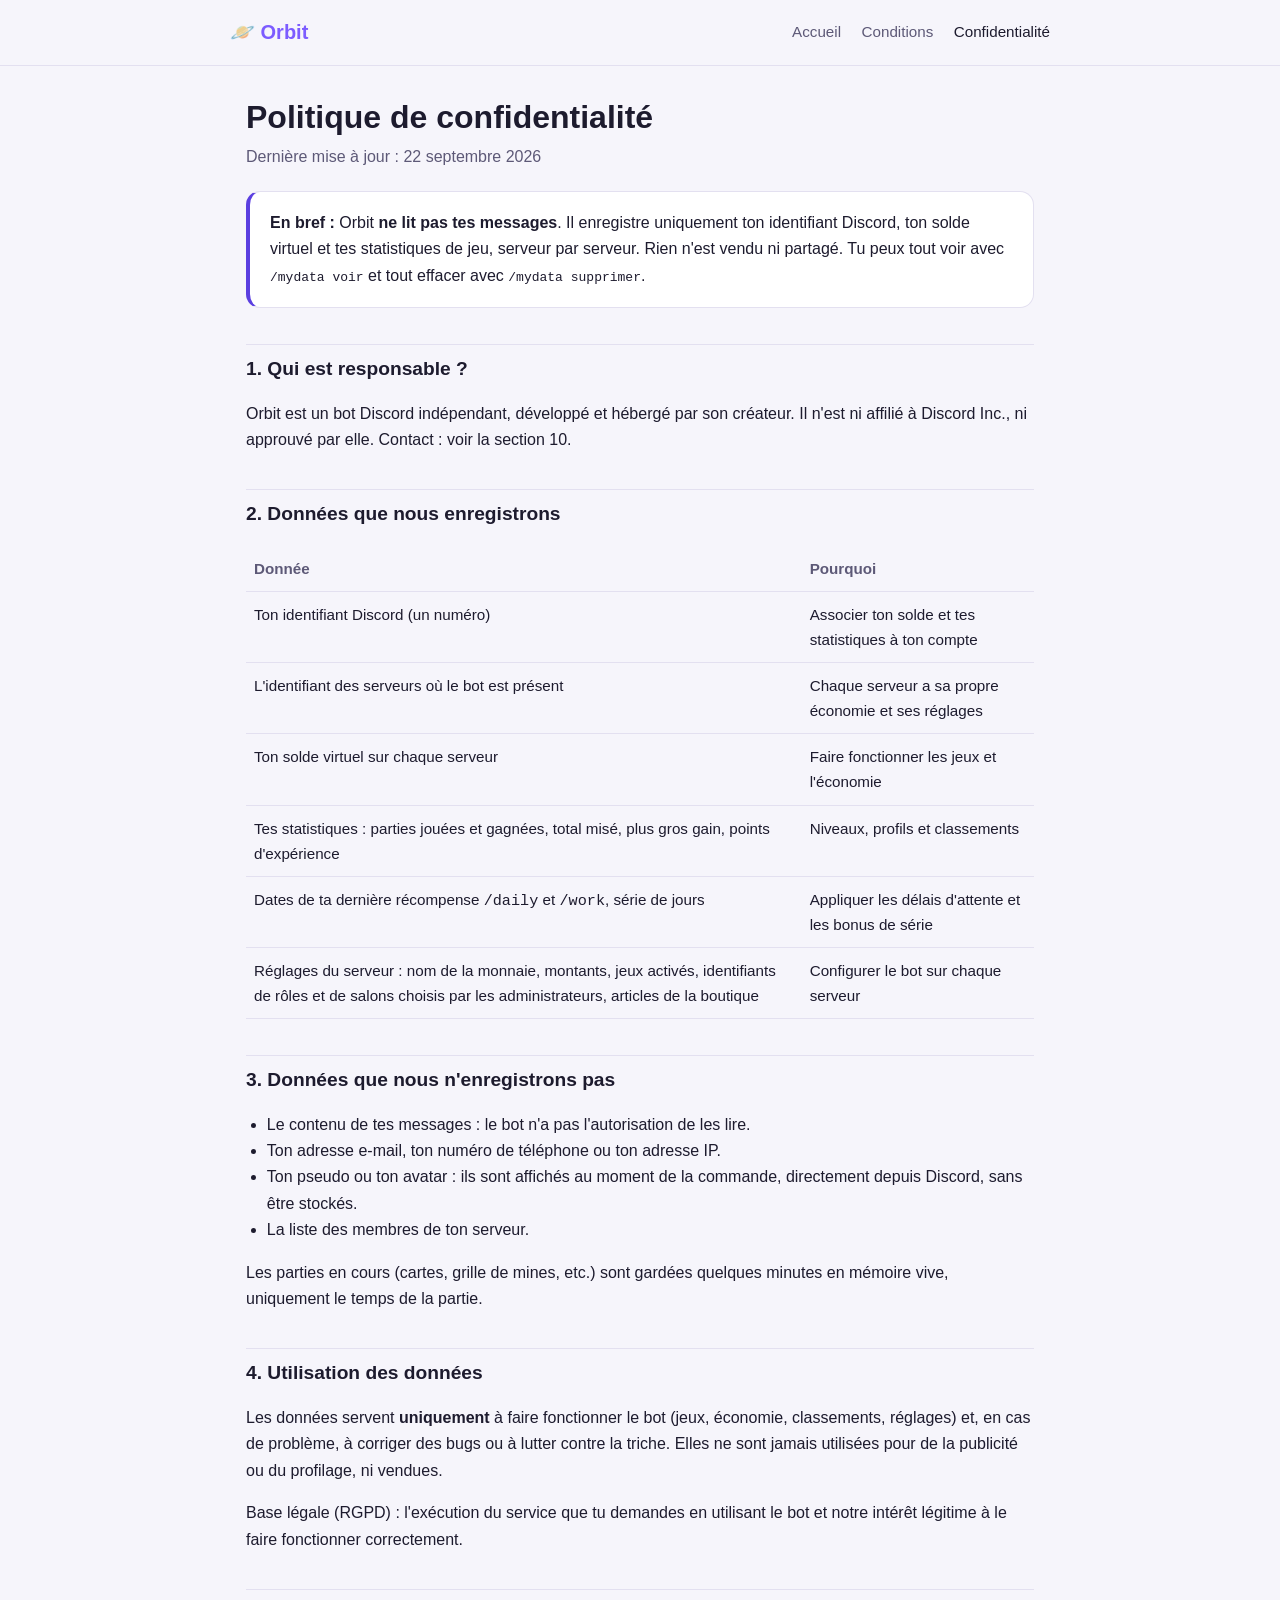
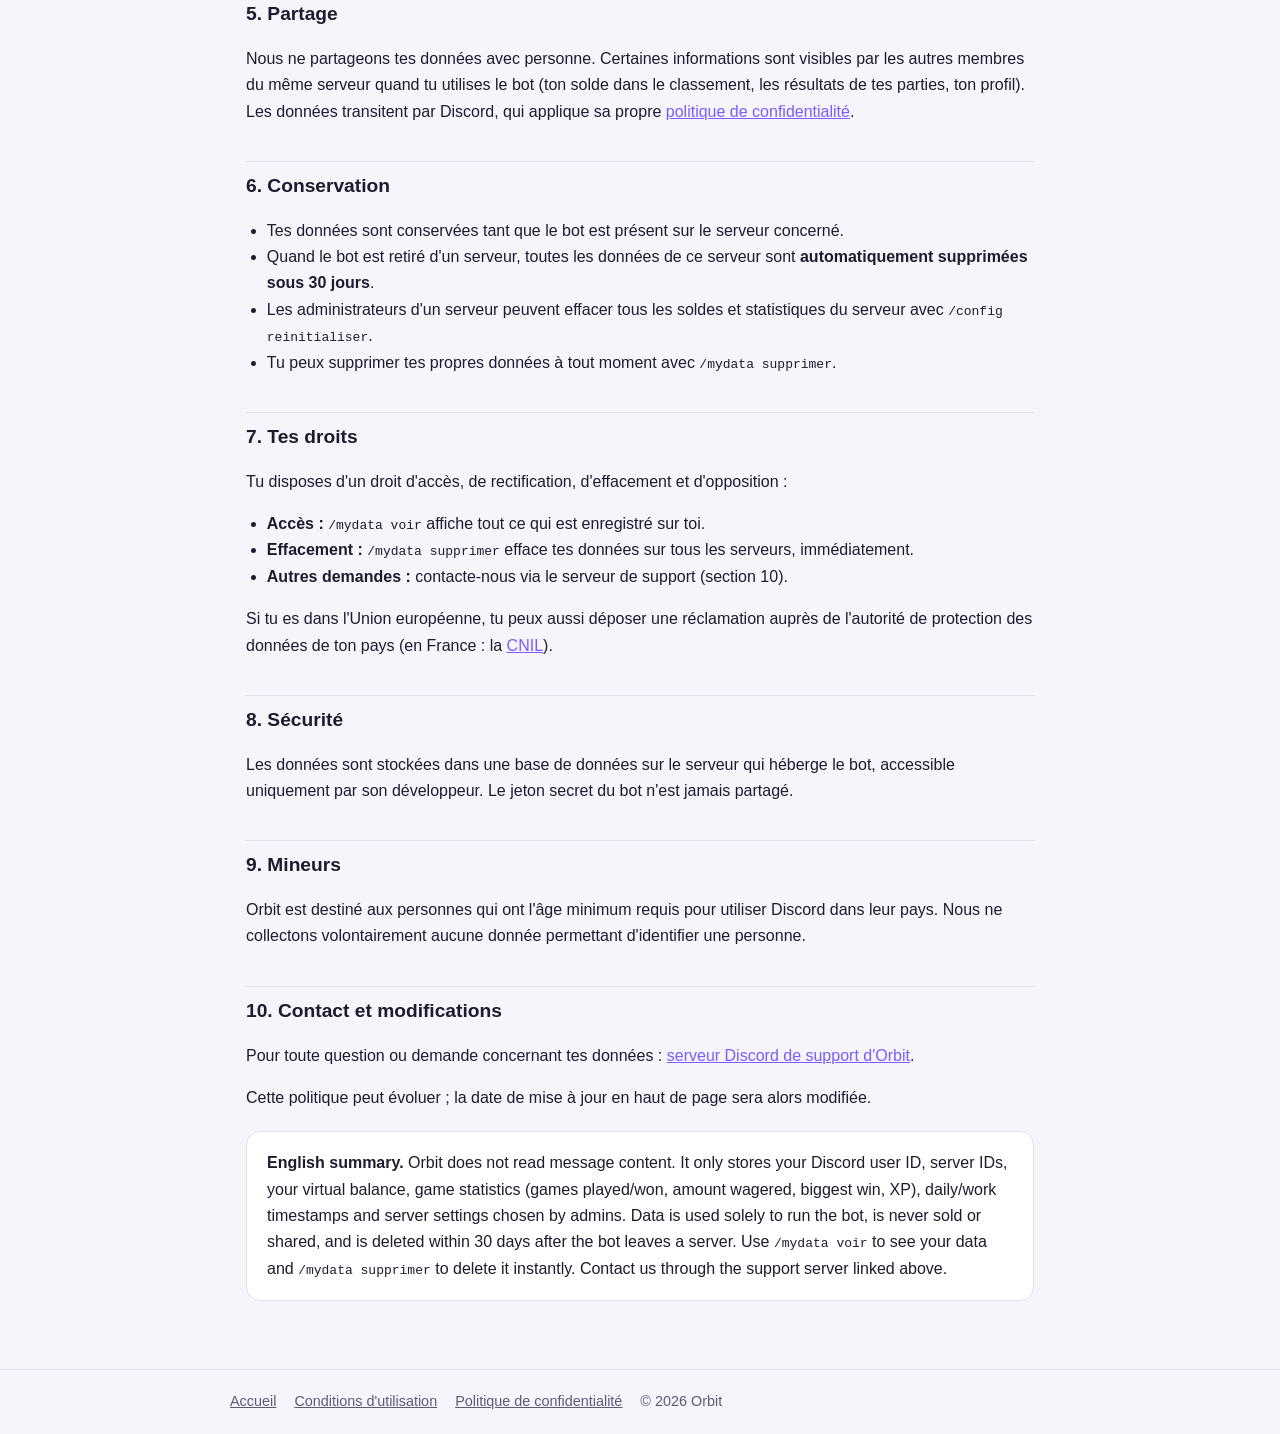
==== docs/privacy.html @ bbae4061 "Add files via upload" ====
<!DOCTYPE html>
<html lang="fr">
<head>
  <meta charset="utf-8">
  <meta name="viewport" content="width=device-width, initial-scale=1">
  <title>Politique de confidentialité — Orbit</title>
  <meta name="description" content="Politique de confidentialité du bot Discord Orbit : quelles données sont stockées, pourquoi, et comment les supprimer.">
  <link rel="stylesheet" href="style.css">
</head>
<body>
<header>
  <div class="inner">
    <a class="logo" href="index.html">🪐 <span>Orbit</span></a>
    <nav>
      <a href="index.html">Accueil</a>
      <a href="terms.html">Conditions</a>
      <a href="privacy.html" class="active">Confidentialité</a>
    </nav>
  </div>
</header>

<main>
  <h1>Politique de confidentialité</h1>
  <p class="updated">Dernière mise à jour : 22 septembre 2026</p>

  <div class="card note">
    <strong>En bref :</strong> Orbit <strong>ne lit pas tes messages</strong>. Il enregistre uniquement ton identifiant Discord,
    ton solde virtuel et tes statistiques de jeu, serveur par serveur. Rien n'est vendu ni partagé.
    Tu peux tout voir avec <code>/mydata voir</code> et tout effacer avec <code>/mydata supprimer</code>.
  </div>

  <h2>1. Qui est responsable ?</h2>
  <p>
    Orbit est un bot Discord indépendant, développé et hébergé par son créateur.
    Il n'est ni affilié à Discord Inc., ni approuvé par elle. Contact : voir la section 10.
  </p>

  <h2>2. Données que nous enregistrons</h2>
  <div class="table-wrap">
    <table>
      <tr><th>Donnée</th><th>Pourquoi</th></tr>
      <tr><td>Ton identifiant Discord (un numéro)</td><td>Associer ton solde et tes statistiques à ton compte</td></tr>
      <tr><td>L'identifiant des serveurs où le bot est présent</td><td>Chaque serveur a sa propre économie et ses réglages</td></tr>
      <tr><td>Ton solde virtuel sur chaque serveur</td><td>Faire fonctionner les jeux et l'économie</td></tr>
      <tr><td>Tes statistiques : parties jouées et gagnées, total misé, plus gros gain, points d'expérience</td><td>Niveaux, profils et classements</td></tr>
      <tr><td>Dates de ta dernière récompense <code>/daily</code> et <code>/work</code>, série de jours</td><td>Appliquer les délais d'attente et les bonus de série</td></tr>
      <tr><td>Réglages du serveur : nom de la monnaie, montants, jeux activés, identifiants de rôles et de salons choisis par les administrateurs, articles de la boutique</td><td>Configurer le bot sur chaque serveur</td></tr>
    </table>
  </div>

  <h2>3. Données que nous n'enregistrons pas</h2>
  <ul>
    <li>Le contenu de tes messages : le bot n'a pas l'autorisation de les lire.</li>
    <li>Ton adresse e-mail, ton numéro de téléphone ou ton adresse IP.</li>
    <li>Ton pseudo ou ton avatar : ils sont affichés au moment de la commande, directement depuis Discord, sans être stockés.</li>
    <li>La liste des membres de ton serveur.</li>
  </ul>
  <p>
    Les parties en cours (cartes, grille de mines, etc.) sont gardées quelques minutes en mémoire vive, uniquement le temps de la partie.
  </p>

  <h2>4. Utilisation des données</h2>
  <p>
    Les données servent <strong>uniquement</strong> à faire fonctionner le bot (jeux, économie, classements, réglages)
    et, en cas de problème, à corriger des bugs ou à lutter contre la triche.
    Elles ne sont jamais utilisées pour de la publicité ou du profilage, ni vendues.
  </p>
  <p>
    Base légale (RGPD) : l'exécution du service que tu demandes en utilisant le bot et notre intérêt légitime à le faire fonctionner correctement.
  </p>

  <h2>5. Partage</h2>
  <p>
    Nous ne partageons tes données avec personne. Certaines informations sont visibles par les autres membres
    du même serveur quand tu utilises le bot (ton solde dans le classement, les résultats de tes parties, ton profil).
    Les données transitent par Discord, qui applique sa propre
    <a href="https://discord.com/privacy" target="_blank" rel="noopener">politique de confidentialité</a>.
  </p>

  <h2>6. Conservation</h2>
  <ul>
    <li>Tes données sont conservées tant que le bot est présent sur le serveur concerné.</li>
    <li>Quand le bot est retiré d'un serveur, toutes les données de ce serveur sont <strong>automatiquement supprimées sous 30 jours</strong>.</li>
    <li>Les administrateurs d'un serveur peuvent effacer tous les soldes et statistiques du serveur avec <code>/config reinitialiser</code>.</li>
    <li>Tu peux supprimer tes propres données à tout moment avec <code>/mydata supprimer</code>.</li>
  </ul>

  <h2>7. Tes droits</h2>
  <p>Tu disposes d'un droit d'accès, de rectification, d'effacement et d'opposition :</p>
  <ul>
    <li><strong>Accès :</strong> <code>/mydata voir</code> affiche tout ce qui est enregistré sur toi.</li>
    <li><strong>Effacement :</strong> <code>/mydata supprimer</code> efface tes données sur tous les serveurs, immédiatement.</li>
    <li><strong>Autres demandes :</strong> contacte-nous via le serveur de support (section 10).</li>
  </ul>
  <p>
    Si tu es dans l'Union européenne, tu peux aussi déposer une réclamation auprès de l'autorité de protection des données
    de ton pays (en France : la <a href="https://www.cnil.fr" target="_blank" rel="noopener">CNIL</a>).
  </p>

  <h2>8. Sécurité</h2>
  <p>
    Les données sont stockées dans une base de données sur le serveur qui héberge le bot, accessible uniquement par son développeur.
    Le jeton secret du bot n'est jamais partagé.
  </p>

  <h2>9. Mineurs</h2>
  <p>
    Orbit est destiné aux personnes qui ont l'âge minimum requis pour utiliser Discord dans leur pays.
    Nous ne collectons volontairement aucune donnée permettant d'identifier une personne.
  </p>

  <h2>10. Contact et modifications</h2>
  <p>
    Pour toute question ou demande concernant tes données :
    <a class="support-link" href="https://discord.gg/TON-LIEN-SUPPORT" target="_blank" rel="noopener">serveur Discord de support d'Orbit</a>.
  </p>
  <p>Cette politique peut évoluer ; la date de mise à jour en haut de page sera alors modifiée.</p>

  <div class="card">
    <strong>English summary.</strong> Orbit does not read message content. It only stores your Discord user ID, server IDs,
    your virtual balance, game statistics (games played/won, amount wagered, biggest win, XP), daily/work timestamps and
    server settings chosen by admins. Data is used solely to run the bot, is never sold or shared, and is deleted within
    30 days after the bot leaves a server. Use <code>/mydata voir</code> to see your data and <code>/mydata supprimer</code>
    to delete it instantly. Contact us through the support server linked above.
  </div>
</main>

<footer>
  <div class="inner">
    <a href="index.html">Accueil</a>
    <a href="terms.html">Conditions d'utilisation</a>
    <a href="privacy.html">Politique de confidentialité</a>
    <span>© 2026 Orbit</span>
  </div>
</footer>
</body>
</html>
---- docs/style.css ----
:root {
  --bg: #0f0e17;
  --card: #17162a;
  --text: #e8e6f5;
  --muted: #a7a3c2;
  --accent: #7c5cff;
  --accent-2: #b49bff;
  --border: #2a2845;
}
@media (prefers-color-scheme: light) {
  :root {
    --bg: #f6f5fb;
    --card: #ffffff;
    --text: #1d1b2e;
    --muted: #5d5977;
    --accent: #5b3fe0;
    --accent-2: #7c5cff;
    --border: #e3e0f0;
  }
}
* { box-sizing: border-box; }
body {
  margin: 0;
  font-family: -apple-system, BlinkMacSystemFont, "Segoe UI", Roboto, Helvetica, Arial, sans-serif;
  background: var(--bg);
  color: var(--text);
  line-height: 1.65;
}
header {
  border-bottom: 1px solid var(--border);
  padding: 16px;
}
header .inner, main, footer .inner { max-width: 820px; margin: 0 auto; }
header .inner { display: flex; align-items: center; justify-content: space-between; gap: 12px; flex-wrap: wrap; }
.logo { font-weight: 800; font-size: 1.25rem; color: var(--text); text-decoration: none; }
.logo span { color: var(--accent-2); }
nav a { color: var(--muted); text-decoration: none; margin-left: 16px; font-size: .95rem; }
nav a:hover, nav a.active { color: var(--text); }
main { padding: 32px 16px 48px; }
h1 { font-size: 2rem; line-height: 1.2; margin: 0 0 8px; }
h2 { font-size: 1.2rem; margin-top: 36px; padding-top: 8px; border-top: 1px solid var(--border); }
.updated { color: var(--muted); margin-top: 0; }
a { color: var(--accent-2); }
.card {
  background: var(--card);
  border: 1px solid var(--border);
  border-radius: 14px;
  padding: 18px 20px;
  margin: 20px 0;
}
.note { border-left: 4px solid var(--accent); }
ul { padding-left: 1.3em; }
table { width: 100%; border-collapse: collapse; font-size: .95rem; }
th, td { text-align: left; padding: 10px 8px; border-bottom: 1px solid var(--border); vertical-align: top; }
th { color: var(--muted); font-weight: 600; }
.table-wrap { overflow-x: auto; }
.hero { text-align: center; padding: 40px 0 16px; }
.hero h1 { font-size: 2.6rem; }
.hero p { color: var(--muted); font-size: 1.1rem; max-width: 560px; margin: 0 auto 24px; }
.btn {
  display: inline-block; padding: 12px 22px; border-radius: 10px; font-weight: 700;
  text-decoration: none; margin: 6px; border: 1px solid var(--border); color: var(--text);
}
.btn.primary { background: var(--accent); border-color: var(--accent); color: #fff; }
.grid { display: grid; grid-template-columns: repeat(auto-fit, minmax(220px, 1fr)); gap: 14px; margin-top: 28px; }
.grid .card { margin: 0; }
.grid h3 { margin: 0 0 6px; font-size: 1.05rem; }
.grid p { margin: 0; color: var(--muted); font-size: .95rem; }
footer { border-top: 1px solid var(--border); padding: 20px 16px; color: var(--muted); font-size: .9rem; }
footer a { color: var(--muted); margin-right: 14px; }
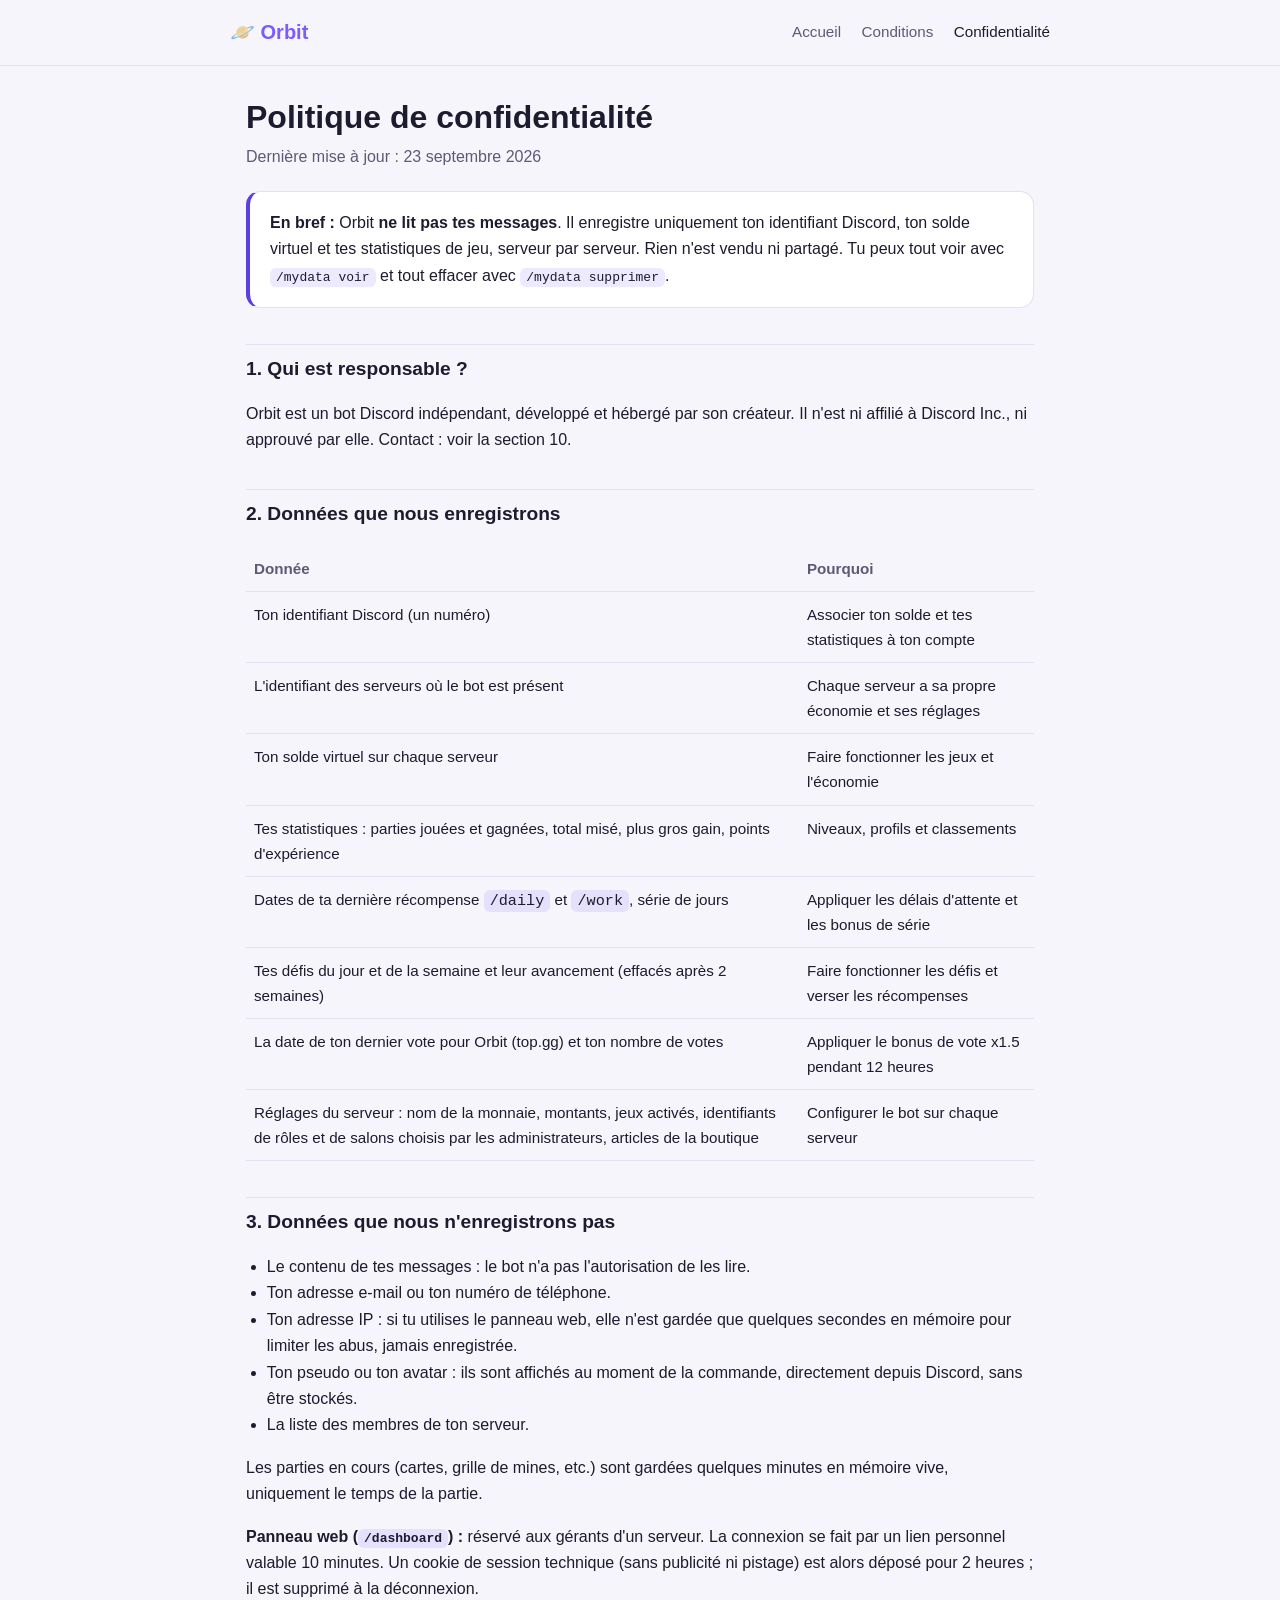
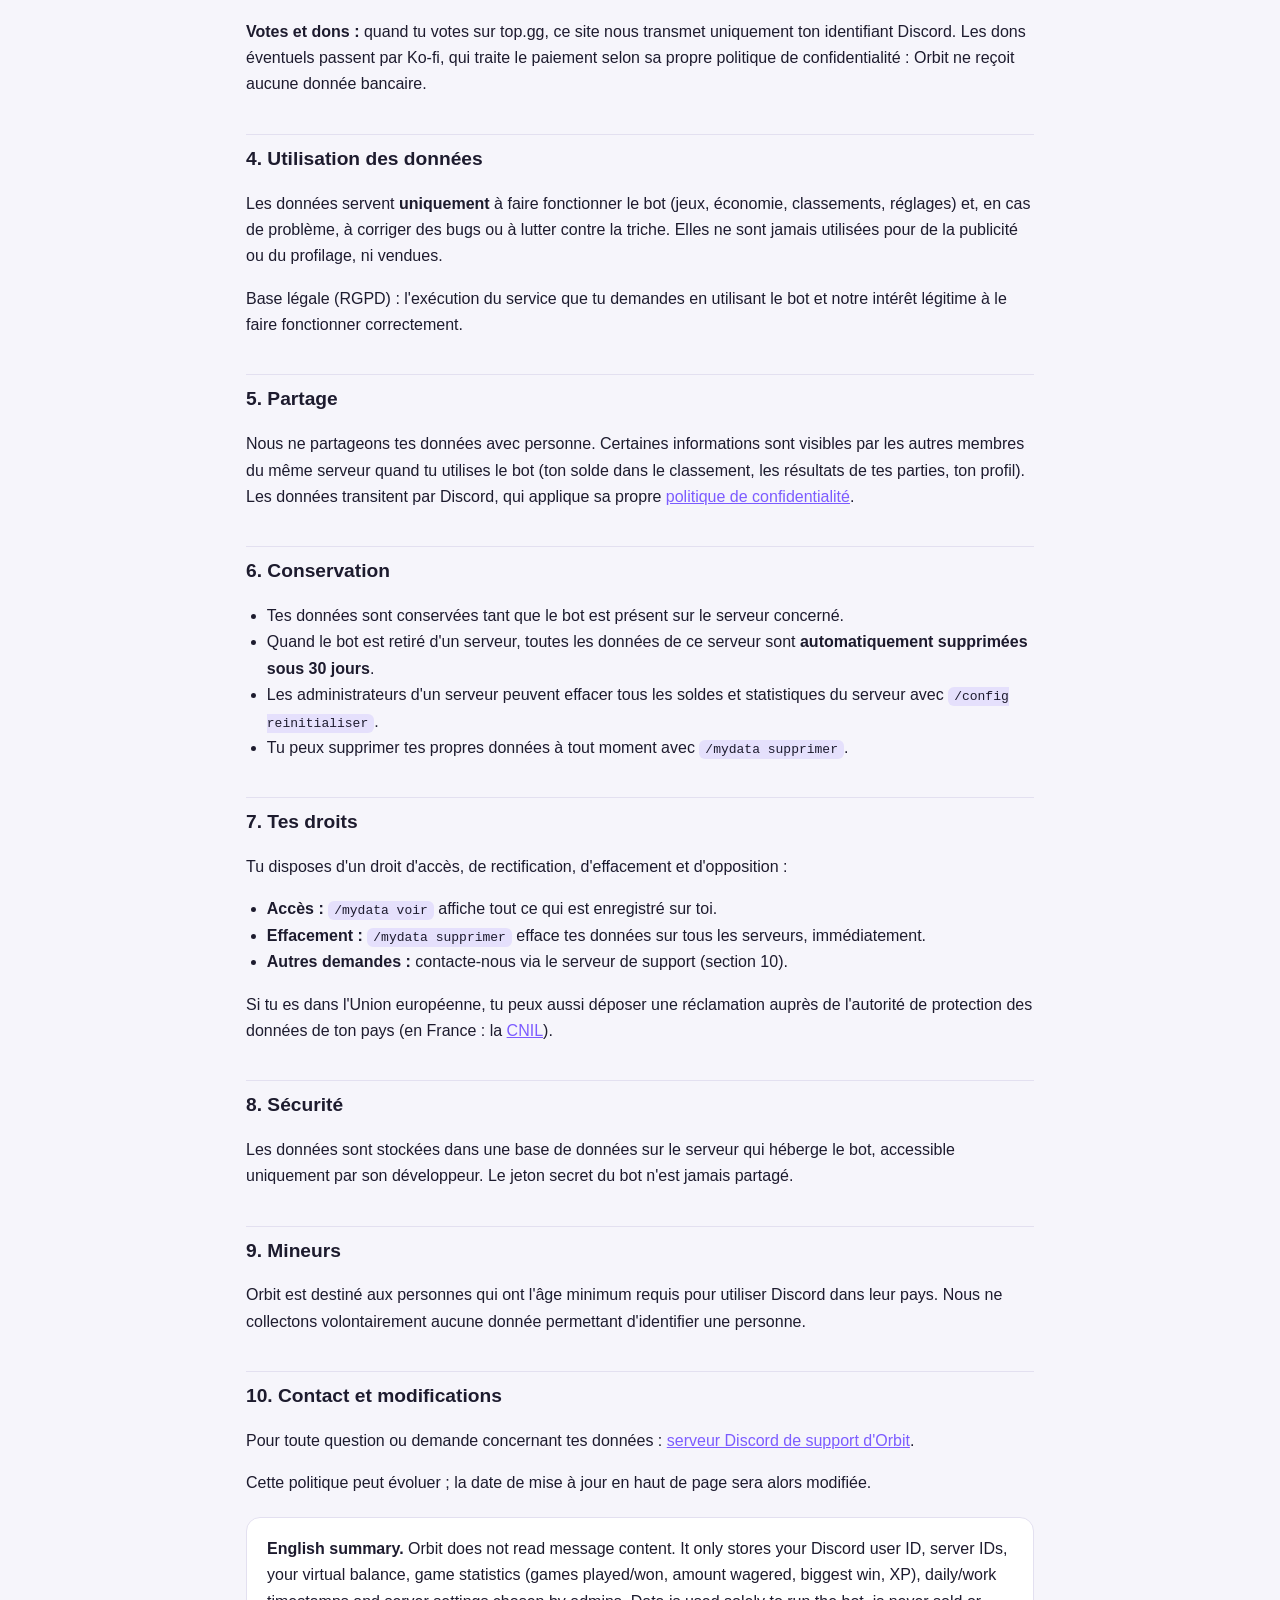
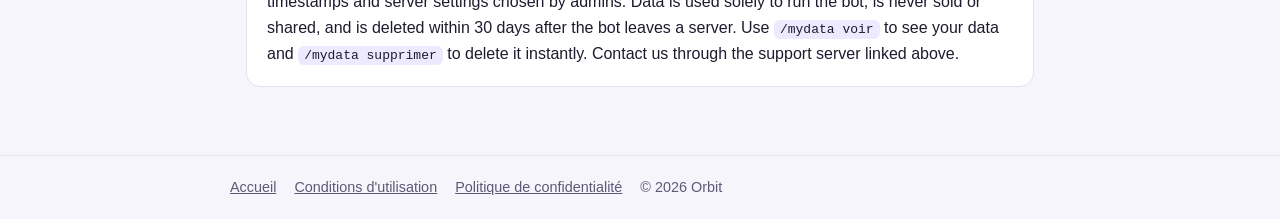
==== commit 31371ff1: "Add files via upload" ====
--- a/docs/privacy.html
+++ b/docs/privacy.html
@@ -21,7 +21,7 @@
 
 <main>
   <h1>Politique de confidentialité</h1>
-  <p class="updated">Dernière mise à jour : 22 septembre 2026</p>
+  <p class="updated">Dernière mise à jour : 23 septembre 2026</p>
 
   <div class="card note">
     <strong>En bref :</strong> Orbit <strong>ne lit pas tes messages</strong>. Il enregistre uniquement ton identifiant Discord,
@@ -44,6 +44,8 @@
       <tr><td>Ton solde virtuel sur chaque serveur</td><td>Faire fonctionner les jeux et l'économie</td></tr>
       <tr><td>Tes statistiques : parties jouées et gagnées, total misé, plus gros gain, points d'expérience</td><td>Niveaux, profils et classements</td></tr>
       <tr><td>Dates de ta dernière récompense <code>/daily</code> et <code>/work</code>, série de jours</td><td>Appliquer les délais d'attente et les bonus de série</td></tr>
+      <tr><td>Tes défis du jour et de la semaine et leur avancement (effacés après 2 semaines)</td><td>Faire fonctionner les défis et verser les récompenses</td></tr>
+      <tr><td>La date de ton dernier vote pour Orbit (top.gg) et ton nombre de votes</td><td>Appliquer le bonus de vote x1.5 pendant 12 heures</td></tr>
       <tr><td>Réglages du serveur : nom de la monnaie, montants, jeux activés, identifiants de rôles et de salons choisis par les administrateurs, articles de la boutique</td><td>Configurer le bot sur chaque serveur</td></tr>
     </table>
   </div>
@@ -51,12 +53,22 @@
   <h2>3. Données que nous n'enregistrons pas</h2>
   <ul>
     <li>Le contenu de tes messages : le bot n'a pas l'autorisation de les lire.</li>
-    <li>Ton adresse e-mail, ton numéro de téléphone ou ton adresse IP.</li>
+    <li>Ton adresse e-mail ou ton numéro de téléphone.</li>
+    <li>Ton adresse IP : si tu utilises le panneau web, elle n'est gardée que quelques secondes en mémoire pour limiter les abus, jamais enregistrée.</li>
     <li>Ton pseudo ou ton avatar : ils sont affichés au moment de la commande, directement depuis Discord, sans être stockés.</li>
     <li>La liste des membres de ton serveur.</li>
   </ul>
   <p>
     Les parties en cours (cartes, grille de mines, etc.) sont gardées quelques minutes en mémoire vive, uniquement le temps de la partie.
+  </p>
+  <p>
+    <strong>Panneau web (<code>/dashboard</code>) :</strong> réservé aux gérants d'un serveur. La connexion se fait par un lien personnel
+    valable 10 minutes. Un cookie de session technique (sans publicité ni pistage) est alors déposé pour 2 heures ; il est supprimé à la déconnexion.
+  </p>
+  <p>
+    <strong>Votes et dons :</strong> quand tu votes sur top.gg, ce site nous transmet uniquement ton identifiant Discord.
+    Les dons éventuels passent par Ko-fi, qui traite le paiement selon sa propre politique de confidentialité :
+    Orbit ne reçoit aucune donnée bancaire.
   </p>
 
   <h2>4. Utilisation des données</h2>
@@ -112,7 +124,7 @@
   <h2>10. Contact et modifications</h2>
   <p>
     Pour toute question ou demande concernant tes données :
-    <a class="support-link" href="https://discord.gg/TON-LIEN-SUPPORT" target="_blank" rel="noopener">serveur Discord de support d'Orbit</a>.
+    <a class="support-link" href="https://discord.gg/anFSkHyWSw" target="_blank" rel="noopener">serveur Discord de support d'Orbit</a>.
   </p>
   <p>Cette politique peut évoluer ; la date de mise à jour en haut de page sera alors modifiée.</p>
 
--- a/docs/style.css
+++ b/docs/style.css
@@ -68,3 +68,28 @@
 .grid p { margin: 0; color: var(--muted); font-size: .95rem; }
 footer { border-top: 1px solid var(--border); padding: 20px 16px; color: var(--muted); font-size: .9rem; }
 footer a { color: var(--muted); margin-right: 14px; }
+
+/* ===== Page d'accueil v3 ===== */
+.lang-switch { display: inline-flex; border: 1px solid var(--border); border-radius: 999px; overflow: hidden; margin-left: 16px; vertical-align: middle; }
+.lang-switch button { background: none; border: 0; color: var(--muted); padding: 5px 10px; cursor: pointer; font-size: .85rem; }
+.lang-switch button.on { background: var(--accent); color: #fff; }
+body.en .fr, body:not(.en) .en { display: none !important; }
+.home main { max-width: 980px; }
+.banner { width: 100%; border-radius: 18px; display: block; border: 1px solid var(--border); }
+.hero .avatar { width: 108px; height: 108px; border-radius: 28px; margin: -70px auto 10px; display: block; border: 4px solid var(--bg); box-shadow: 0 10px 30px #7c5cff55; }
+.hero h1 { margin-top: 6px; }
+.stats { display: flex; justify-content: center; gap: 28px; flex-wrap: wrap; margin: 8px 0 18px; color: var(--muted); }
+.stats b { display: block; font-size: 1.6rem; color: var(--text); }
+.games { display: grid; grid-template-columns: repeat(auto-fill, minmax(150px, 1fr)); gap: 10px; }
+.game { background: var(--card); border: 1px solid var(--border); border-radius: 14px; padding: 14px; text-align: center; }
+.game .e { font-size: 1.9rem; display: block; }
+.game b { display: block; margin-top: 4px; }
+.game small { color: var(--muted); }
+.section-title { text-align: center; margin: 44px 0 16px; border: 0; font-size: 1.5rem; }
+.steps { counter-reset: s; list-style: none; padding: 0; }
+.steps li { counter-increment: s; padding-left: 44px; position: relative; margin: 12px 0; }
+.steps li::before { content: counter(s); position: absolute; left: 0; top: 0; width: 30px; height: 30px; border-radius: 50%; background: var(--accent); color: #fff; font-weight: 700; display: flex; align-items: center; justify-content: center; }
+.support-box { text-align: center; background: linear-gradient(135deg, #7c5cff22, #ffcc3322); }
+.btn.kofi { background: #ff5e5b; border-color: #ff5e5b; color: #fff; }
+.btn.vote { background: #ffcc33; border-color: #ffcc33; color: #2a1a00; }
+code { background: #7c5cff22; padding: 2px 6px; border-radius: 6px; }
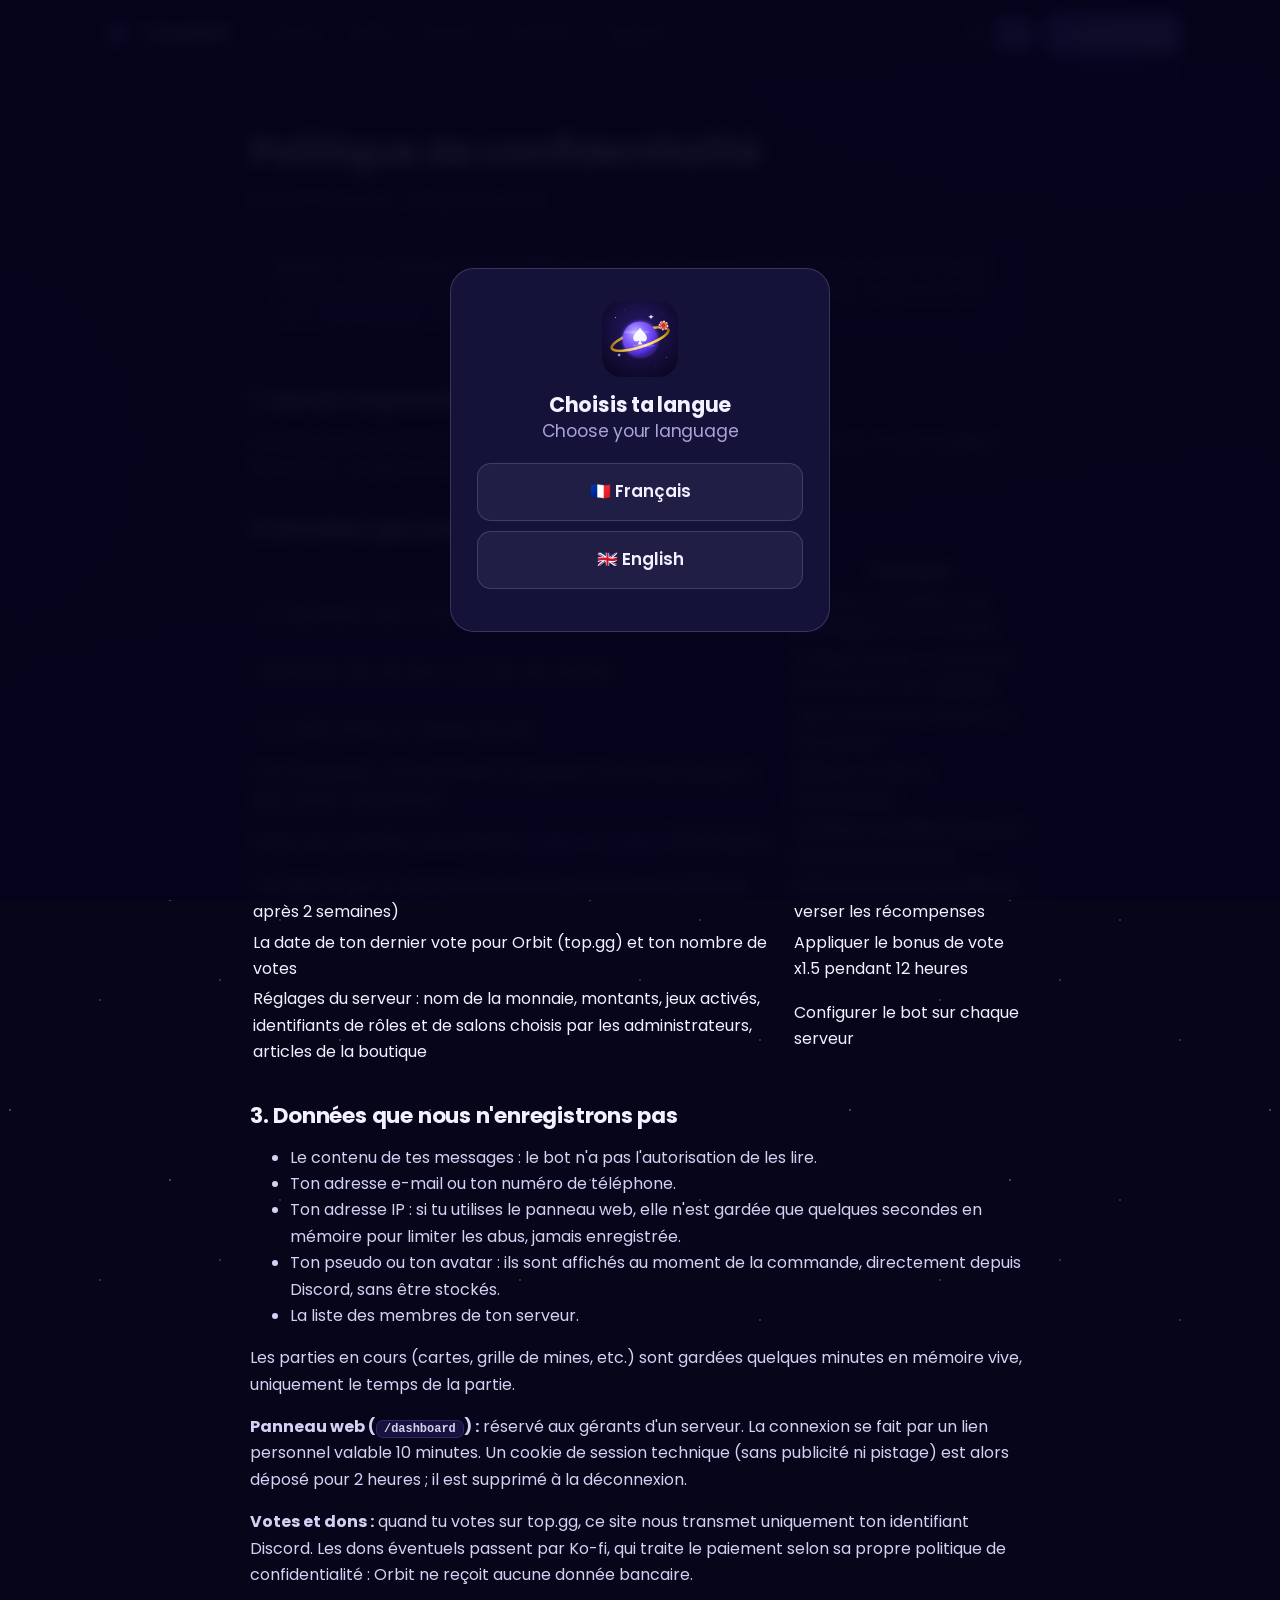
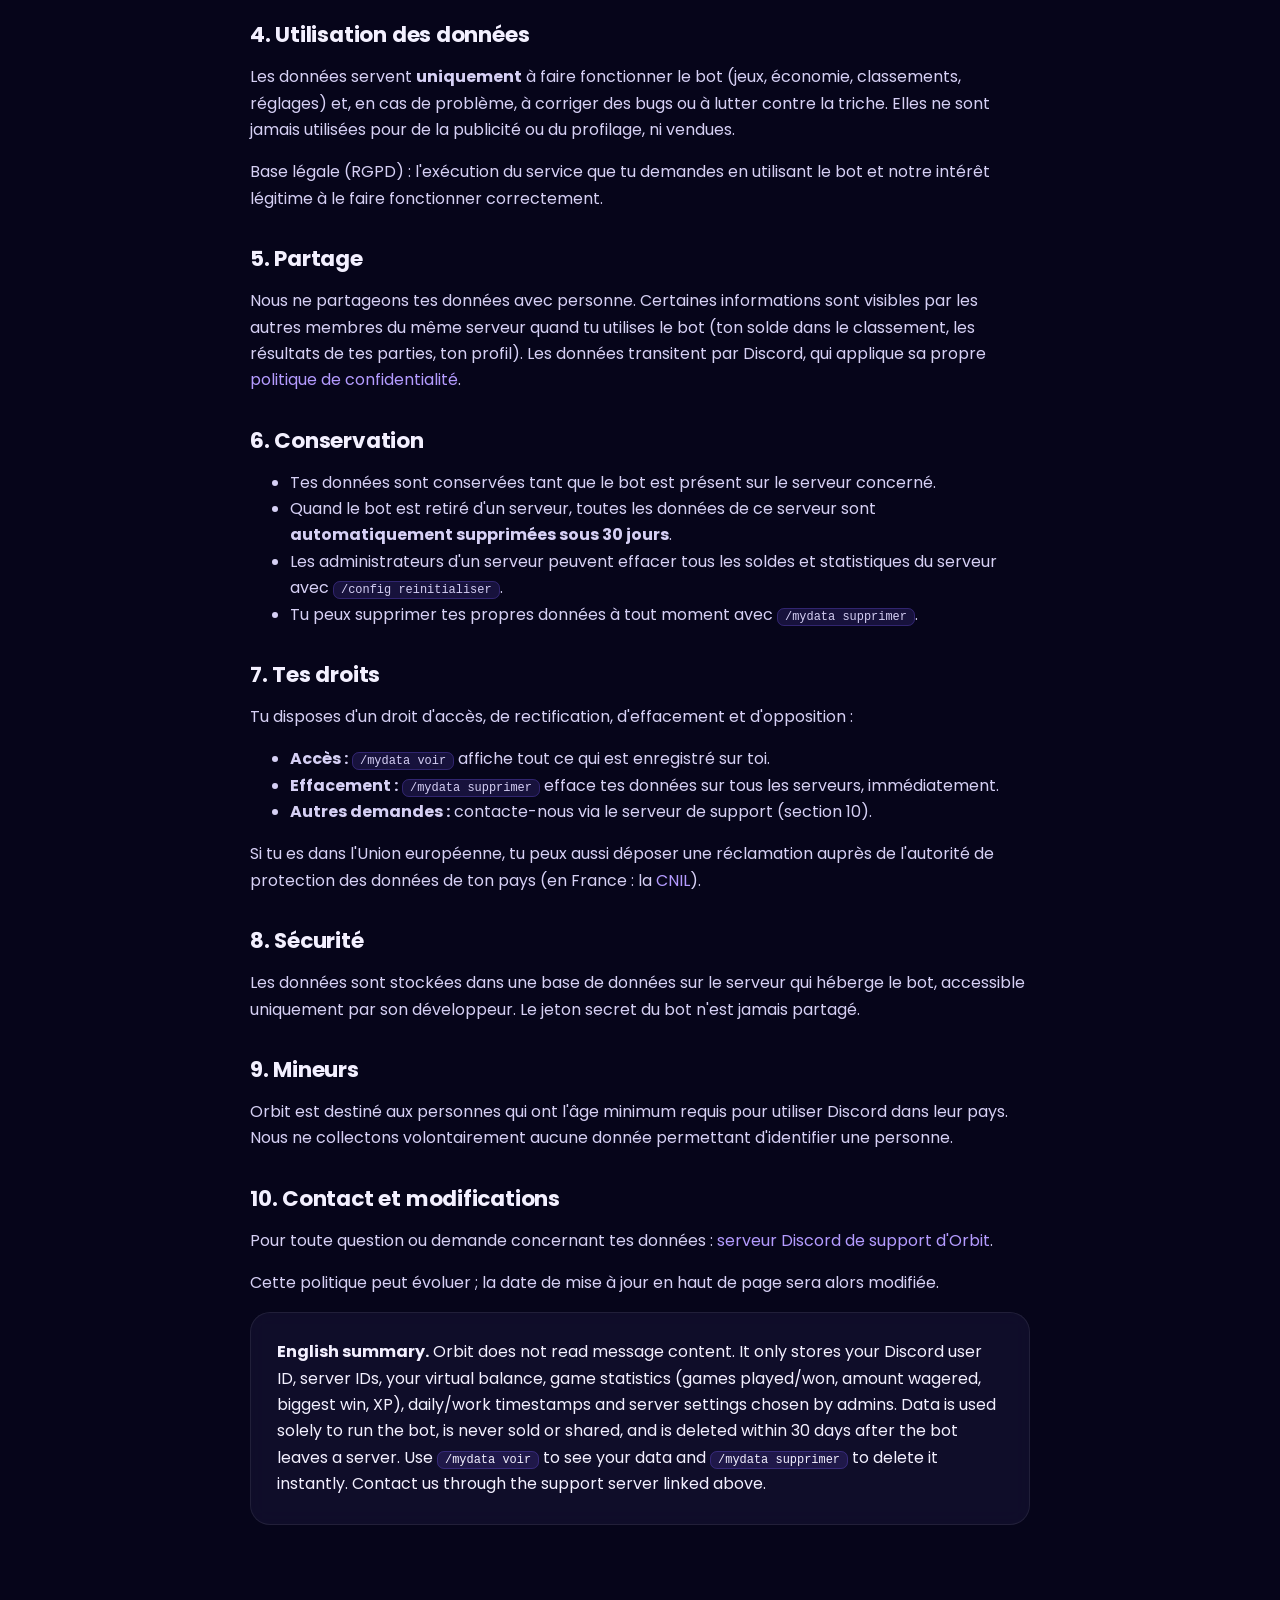
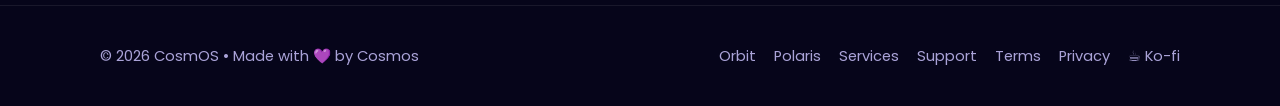
==== commit c9a46c79: "Add files via upload" ====
--- a/docs/privacy.html
+++ b/docs/privacy.html
@@ -5,21 +5,13 @@
   <meta name="viewport" content="width=device-width, initial-scale=1">
   <title>Politique de confidentialité — Orbit</title>
   <meta name="description" content="Politique de confidentialité du bot Discord Orbit : quelles données sont stockées, pourquoi, et comment les supprimer.">
-  <link rel="stylesheet" href="style.css">
+  <link rel="icon" href="avatar.png">
+  <link rel="preconnect" href="https://fonts.googleapis.com">
+  <link href="https://fonts.googleapis.com/css2?family=Poppins:wght@400;500;600;700;800&display=swap" rel="stylesheet">
+  <link rel="stylesheet" href="assets/site.css?v=4">
 </head>
 <body>
-<header>
-  <div class="inner">
-    <a class="logo" href="index.html">🪐 <span>Orbit</span></a>
-    <nav>
-      <a href="index.html">Accueil</a>
-      <a href="terms.html">Conditions</a>
-      <a href="privacy.html" class="active">Confidentialité</a>
-    </nav>
-  </div>
-</header>
-
-<main>
+<main class="doc">
   <h1>Politique de confidentialité</h1>
   <p class="updated">Dernière mise à jour : 23 septembre 2026</p>
 
@@ -137,13 +129,6 @@
   </div>
 </main>
 
-<footer>
-  <div class="inner">
-    <a href="index.html">Accueil</a>
-    <a href="terms.html">Conditions d'utilisation</a>
-    <a href="privacy.html">Politique de confidentialité</a>
-    <span>© 2026 Orbit</span>
-  </div>
-</footer>
+<script src="assets/site.js?v=4"></script>
 </body>
 </html>
--- a/docs/assets/site.css
+++ b/docs/assets/site.css
@@ -0,0 +1,192 @@
+/* ===== Site CosmOS / Orbit — style commun à toutes les pages ===== */
+:root {
+  --bg: #06051a; --bg2: #110b36; --panel: #120f2ecc; --panel-solid: #15123a;
+  --line: #ffffff14; --line2: #ffffff26; --text: #f3f0ff; --muted: #aaa3d8;
+  --accent: #7c5cff; --accent2: #b49bff; --pink: #e65ac8; --gold: #ffd166; --green: #3cdca0;
+  --r: 20px; --max: 1120px;
+}
+* { box-sizing: border-box; }
+html { scroll-behavior: smooth; }
+body {
+  margin: 0; font-family: "Poppins", system-ui, -apple-system, "Segoe UI", Roboto, sans-serif;
+  color: var(--text); background: var(--bg); line-height: 1.65; overflow-x: hidden;
+}
+body::before {
+  content: ""; position: fixed; inset: 0; z-index: -2;
+  background:
+    radial-gradient(900px 520px at 85% -8%, #5a35e055, transparent 60%),
+    radial-gradient(700px 520px at -12% 40%, #e65ac81f, transparent 60%),
+    radial-gradient(800px 600px at 60% 120%, #3cdca014, transparent 60%),
+    linear-gradient(170deg, var(--bg), var(--bg2));
+}
+body::after {
+  content: ""; position: fixed; inset: -50%; z-index: -1; opacity: .6; pointer-events: none;
+  background-image:
+    radial-gradient(1px 1px at 20px 30px, #fff, transparent), radial-gradient(1px 1px at 140px 90px, #fff, transparent),
+    radial-gradient(1.6px 1.6px at 230px 160px, #cbbcff, transparent), radial-gradient(1px 1px at 320px 50px, #fff, transparent),
+    radial-gradient(1.2px 1.2px at 390px 230px, #fff, transparent), radial-gradient(1px 1px at 80px 250px, #ffe2a8, transparent);
+  background-size: 420px 280px; animation: drift 120s linear infinite;
+}
+@keyframes drift { to { transform: translate(210px, 140px); } }
+a { color: var(--accent2); text-decoration: none; }
+a:hover { color: #fff; }
+img { max-width: 100%; display: block; }
+.wrap { max-width: var(--max); margin: 0 auto; padding: 0 20px; }
+
+/* ---- barre de navigation ---- */
+.nav { position: sticky; top: 0; z-index: 20; backdrop-filter: blur(14px); background: #07061acc; border-bottom: 1px solid var(--line); }
+.nav .wrap { display: flex; align-items: center; gap: 18px; height: 68px; }
+.brand { display: flex; align-items: center; gap: 10px; font-weight: 700; font-size: 1.15rem; color: var(--text); }
+.brand img { width: 36px; height: 36px; border-radius: 11px; }
+.links { display: flex; gap: 4px; margin-left: 12px; }
+.links a { color: var(--muted); padding: 8px 14px; border-radius: 999px; font-size: .95rem; font-weight: 500; transition: .15s; }
+.links a:hover { color: var(--text); background: #ffffff0d; }
+.links a.mob { display: none; }
+.links a.active { color: #fff; background: linear-gradient(135deg, #7c5cff55, #7c5cff22); box-shadow: inset 0 0 0 1px #7c5cff66; }
+.nav .right { margin-left: auto; display: flex; align-items: center; gap: 10px; }
+.lang { display: inline-flex; border: 1px solid var(--line2); border-radius: 999px; overflow: hidden; }
+.lang button { background: none; border: 0; color: var(--muted); padding: 6px 11px; cursor: pointer; font: inherit; font-size: .8rem; font-weight: 600; }
+.lang button.on { background: var(--accent); color: #fff; }
+.burger { display: none; background: #ffffff10; border: 1px solid var(--line2); color: var(--text); border-radius: 10px; padding: 7px 11px; font-size: 1.1rem; cursor: pointer; }
+
+/* ---- boutons ---- */
+.btn {
+  display: inline-flex; align-items: center; gap: 8px; padding: 12px 22px; border-radius: 14px; font-weight: 600;
+  color: #fff; background: linear-gradient(135deg, #7c5cff, #a07dff); border: 0; cursor: pointer; font: inherit; font-weight: 600;
+  box-shadow: 0 10px 30px #7c5cff44; transition: transform .15s, box-shadow .15s;
+}
+.btn:hover { transform: translateY(-2px); box-shadow: 0 14px 36px #7c5cff66; color: #fff; }
+.btn.ghost { background: #ffffff0f; box-shadow: none; border: 1px solid var(--line2); }
+.btn.ghost:hover { background: #ffffff1a; }
+.btn.gold { background: linear-gradient(135deg, #ffc94d, #ffe08a); color: #2a1a00; box-shadow: 0 10px 30px #ffcc3333; }
+.btn.discord { background: #5865f2; box-shadow: 0 10px 30px #5865f255; }
+.btn.kofi { background: linear-gradient(135deg, #ff5e5b, #ff8a70); box-shadow: 0 10px 30px #ff5e5b44; }
+.btn.sm { padding: 8px 14px; font-size: .9rem; border-radius: 11px; }
+.btns { display: flex; flex-wrap: wrap; gap: 12px; }
+
+/* ---- sections ---- */
+section { padding: 72px 0; }
+.hero { padding: 90px 0 60px; }
+.hero .grid2 { display: grid; grid-template-columns: 1.1fr .9fr; gap: 48px; align-items: center; }
+.eyebrow { display: inline-flex; align-items: center; gap: 8px; padding: 6px 14px; border-radius: 999px; background: #7c5cff22; border: 1px solid #7c5cff55; color: var(--accent2); font-size: .85rem; font-weight: 600; margin-bottom: 18px; }
+h1, h2, h3 { line-height: 1.2; margin: 0 0 14px; }
+h1 { font-size: clamp(2.2rem, 5vw, 3.6rem); letter-spacing: -.02em; }
+h2 { font-size: clamp(1.6rem, 3.2vw, 2.3rem); letter-spacing: -.01em; }
+h3 { font-size: 1.15rem; }
+.grad { background: linear-gradient(120deg, #fff 10%, #b49bff 45%, #ff9ad8 90%); -webkit-background-clip: text; background-clip: text; color: transparent; }
+.lead { font-size: 1.12rem; color: var(--muted); max-width: 640px; margin: 0 0 28px; }
+.center { text-align: center; }
+.center .lead { margin-left: auto; margin-right: auto; }
+.head { margin-bottom: 36px; }
+
+/* ---- visuels ---- */
+.visual { position: relative; }
+.visual img.banner { border-radius: 24px; border: 1px solid var(--line2); box-shadow: 0 30px 80px #0009, 0 0 0 1px #7c5cff22; }
+.float { position: absolute; background: var(--panel-solid); border: 1px solid var(--line2); border-radius: 16px; padding: 12px 16px; box-shadow: 0 20px 50px #0008; font-size: .9rem; animation: floaty 6s ease-in-out infinite; }
+.float b { display: block; font-size: 1.2rem; }
+@keyframes floaty { 50% { transform: translateY(-8px); } }
+.orb { width: 220px; height: 220px; border-radius: 50%; margin: 0 auto; background: radial-gradient(circle at 35% 30%, #fff8, #b49bff 20%, #5a35e0 55%, #1b0f55 80%); box-shadow: 0 0 90px #7c5cff88, inset -20px -30px 60px #0007; animation: floaty 8s ease-in-out infinite; }
+
+/* ---- cartes ---- */
+.cards { display: grid; grid-template-columns: repeat(auto-fit, minmax(240px, 1fr)); gap: 18px; }
+.card {
+  position: relative; background: var(--panel); border: 1px solid var(--line); border-radius: var(--r); padding: 26px;
+  backdrop-filter: blur(10px); transition: transform .2s, border-color .2s, box-shadow .2s;
+}
+a.card { color: var(--text); display: block; }
+.card:hover { transform: translateY(-3px); border-color: #7c5cff66; box-shadow: 0 20px 50px #0006, 0 0 40px #7c5cff22; }
+.card .ico { width: 52px; height: 52px; border-radius: 15px; display: flex; align-items: center; justify-content: center; font-size: 1.6rem; background: linear-gradient(135deg, #7c5cff44, #7c5cff11); border: 1px solid #7c5cff55; margin-bottom: 16px; }
+.card .ico.pink { background: linear-gradient(135deg, #e65ac844, #e65ac811); border-color: #e65ac855; }
+.card .ico.gold { background: linear-gradient(135deg, #ffd16644, #ffd16611); border-color: #ffd16655; }
+.card .ico.green { background: linear-gradient(135deg, #3cdca044, #3cdca011); border-color: #3cdca055; }
+.card p { color: var(--muted); margin: 0; }
+.card .more { display: inline-block; margin-top: 14px; font-weight: 600; color: var(--accent2); }
+.card img.logo { width: 64px; height: 64px; border-radius: 18px; margin-bottom: 16px; }
+.tag { position: absolute; top: 18px; right: 18px; font-size: .75rem; font-weight: 700; padding: 3px 10px; border-radius: 999px; background: #3cdca022; color: var(--green); border: 1px solid #3cdca055; }
+.tag.soon { background: #ffd16622; color: var(--gold); border-color: #ffd16655; }
+
+/* ---- stats ---- */
+.stats { display: grid; grid-template-columns: repeat(auto-fit, minmax(120px, 1fr)); gap: 14px; margin-top: 34px; }
+.stat { background: #ffffff08; border: 1px solid var(--line); border-radius: 16px; padding: 16px 18px; }
+.stat b { display: block; font-size: 1.7rem; }
+.stat span { color: var(--muted); font-size: .9rem; }
+
+/* ---- jeux ---- */
+.games { display: grid; grid-template-columns: repeat(auto-fill, minmax(160px, 1fr)); gap: 12px; }
+.game { background: var(--panel); border: 1px solid var(--line); border-radius: 16px; padding: 18px 14px; text-align: center; transition: .2s; }
+.game:hover { transform: translateY(-3px) rotate(-.5deg); border-color: #7c5cff66; }
+.game .e { font-size: 2rem; }
+.game b { display: block; margin-top: 6px; }
+.game small { color: var(--muted); }
+
+/* ---- étapes, listes, FAQ ---- */
+.steps { counter-reset: s; list-style: none; padding: 0; margin: 0; display: grid; gap: 14px; }
+.steps li { counter-increment: s; position: relative; padding: 18px 18px 18px 70px; background: var(--panel); border: 1px solid var(--line); border-radius: 16px; }
+.steps li::before { content: counter(s); position: absolute; left: 18px; top: 16px; width: 36px; height: 36px; border-radius: 12px; background: linear-gradient(135deg, #7c5cff, #b49bff); color: #fff; font-weight: 700; display: flex; align-items: center; justify-content: center; }
+code { background: #7c5cff26; border: 1px solid #7c5cff44; padding: 1px 7px; border-radius: 7px; font-size: .92em; }
+.cmds { display: grid; grid-template-columns: repeat(auto-fit, minmax(280px, 1fr)); gap: 10px; }
+.cmd { display: flex; gap: 12px; align-items: baseline; padding: 12px 16px; border-radius: 14px; background: #ffffff07; border: 1px solid var(--line); }
+.cmd code { white-space: nowrap; }
+.cmd span { color: var(--muted); font-size: .93rem; }
+details { background: var(--panel); border: 1px solid var(--line); border-radius: 16px; padding: 16px 20px; margin: 10px 0; }
+details[open] { border-color: #7c5cff55; }
+summary { cursor: pointer; font-weight: 600; list-style: none; }
+summary::after { content: "+"; float: right; color: var(--accent2); font-size: 1.2rem; }
+details[open] summary::after { content: "–"; }
+details p { color: var(--muted); margin: 10px 0 0; }
+
+/* ---- offres ---- */
+.price { font-size: 1.9rem; font-weight: 800; margin: 6px 0 12px; }
+.price small { font-size: .9rem; color: var(--muted); font-weight: 400; }
+.card ul { padding-left: 18px; color: var(--muted); margin: 0; }
+.card li { margin: 5px 0; }
+.card.star { border-color: #7c5cff88; box-shadow: 0 0 50px #7c5cff33; }
+
+/* ---- bandeau d'appel ---- */
+.cta { text-align: center; background: linear-gradient(135deg, #7c5cff33, #e65ac822 60%, #ffd16618); border: 1px solid #7c5cff55; border-radius: 28px; padding: 52px 26px; }
+.cta p { color: var(--muted); max-width: 600px; margin: 0 auto 26px; }
+.cta .btns { justify-content: center; }
+.note { font-size: .9rem; color: var(--muted); }
+
+/* ---- pages de texte (conditions, confidentialité) ---- */
+.doc { max-width: 820px; margin: 0 auto; padding: 60px 20px 40px; }
+.doc h1 { font-size: 2.4rem; }
+.doc h2 { font-size: 1.35rem; margin-top: 34px; }
+.doc p, .doc li { color: #d6d0f5; }
+.doc .card:hover { transform: none; }
+.updated { color: var(--muted); font-size: .9rem; }
+
+/* ---- pied de page ---- */
+footer { border-top: 1px solid var(--line); margin-top: 40px; padding: 38px 0; color: var(--muted); font-size: .92rem; }
+footer .wrap { display: flex; flex-wrap: wrap; gap: 18px; align-items: center; }
+footer .grow { flex: 1; }
+footer a { color: var(--muted); }
+footer a:hover { color: var(--text); }
+
+/* ---- langue ---- */
+body.en .fr, body:not(.en) .en { display: none !important; }
+.gate { position: fixed; inset: 0; z-index: 50; background: #05041aee; backdrop-filter: blur(8px); display: flex; align-items: center; justify-content: center; padding: 16px; }
+.gate.hidden { display: none; }
+.gate .box { background: var(--panel-solid); border: 1px solid var(--line2); border-radius: 24px; padding: 32px 26px; text-align: center; max-width: 380px; width: 100%; }
+.gate img { width: 76px; height: 76px; border-radius: 20px; margin: 0 auto; }
+.gate h2 { font-size: 1.3rem; margin: 16px 0 20px; }
+.gate button { display: block; width: 100%; margin: 10px 0; padding: 14px; border-radius: 14px; border: 1px solid var(--line2); background: #ffffff0d; color: var(--text); font: inherit; font-weight: 600; font-size: 1.05rem; cursor: pointer; }
+.gate button:hover { background: var(--accent); border-color: var(--accent); }
+
+/* ---- apparition au défilement ---- */
+.reveal { opacity: 0; transform: translateY(18px); transition: opacity .6s, transform .6s; }
+.reveal.in { opacity: 1; transform: none; }
+
+@media (max-width: 900px) {
+  .hero .grid2 { grid-template-columns: 1fr; }
+  .links { position: fixed; top: 68px; left: 0; right: 0; flex-direction: column; background: #07061a; box-shadow: 0 20px 40px #000a; padding: 14px 20px 20px; border-bottom: 1px solid var(--line); margin: 0; display: none; }
+  .links.open { display: flex; }
+  .links a { padding: 12px 14px; }
+  .burger { display: inline-block; }
+  .nav .right .dash { display: none; }
+  .links a.mob { display: block; }
+  .float { display: none; }
+  section { padding: 54px 0; }
+  .hero { padding: 56px 0 30px; }
+}
+@media (prefers-reduced-motion: reduce) { *, *::before, *::after { animation: none !important; transition: none !important; } .reveal { opacity: 1; transform: none; } }
